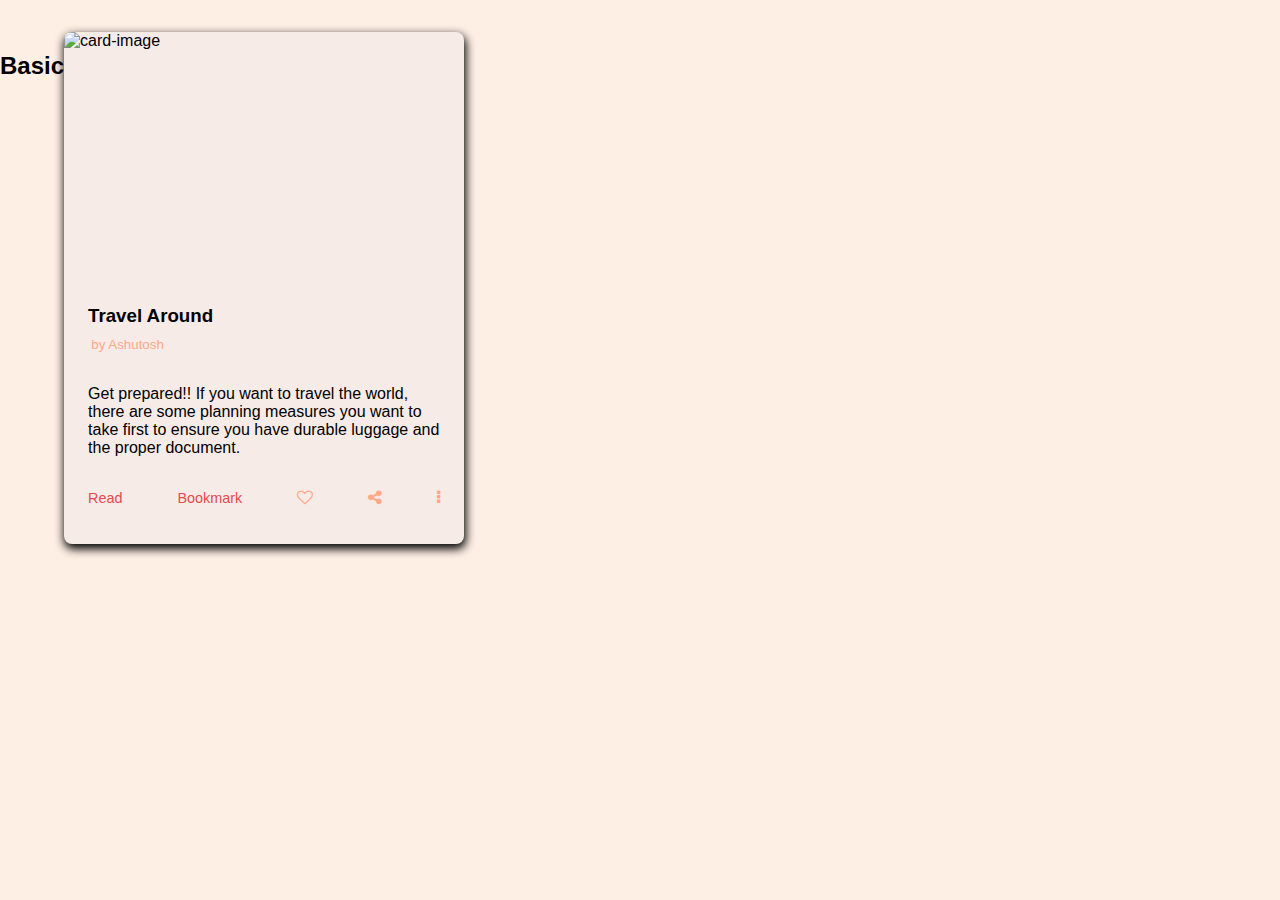
==== index.html @ d56ed3b8 "basic-card" ====
<!DOCTYPE html>
<html lang="en">
<head>
    <meta charset="UTF-8">
    <meta http-equiv="X-UA-Compatible" content="IE=edge">
    <meta name="viewport" content="width=device-width, initial-scale=1.0">
    <title>Assignment</title>
    <link rel="stylesheet" href="styles.css">
    <link
      rel="stylesheet"
      href="https://cdnjs.cloudflare.com/ajax/libs/font-awesome/4.7.0/css/font-awesome.min.css"
    />
</head>
<body>
        <h2>Basic</h2>
        <div class="basic">
          <article class="article-basic">
            <img
              src="https://cdn.pixabay.com/photo/2016/08/11/23/48/mountains-1587287_960_720.jpg"
              alt="card-image"
              class="img-basic"
            />
            <section class="section-basic">
              <header class="header-basic">
                <h3>Travel Around</h3>
                <small>by Ashutosh</small>
                <p>
                    Get prepared!! If you want to travel the world, there are some planning measures you want to take first to ensure you have durable luggage and the proper document.
                </p>
              </header>
              <footer class="footer-basic">
                <button class="btn-read btn-basic">Read</button>
                <button class="btn-bookmark btn-basic">Bookmark</button>
                <button title="Add to favotites" class="btn-like btn-basic"><i class="fa fa-heart-o"></i></button>
                <button title="Share" class="btn-share btn-basic"><i class="fa fa-share-alt"></i></button>
                <button title="More options" class="btn-more btn-basic"><i class="fa fa-ellipsis-v"></i></button>
              </footer>
            </section>
          </article>
            </div>

        </br>
</body>
</html>
---- styles.css ----
@import url('https://fonts.googleapis.com/css2?family=Dongle:wght@400;700&family=Nunito:wght@400;700&display=swap');

:root{
    --back-color: #FEEFE5;
    --secondary-color: #FFA987;
    --primary-color: #F7EBE8;
    --hover-color: #E54B4B;
    --footer-color: #F1D6B8;
}

body {
    margin: 2rem 0rem;
    border: 0;
    font-family: sans-serif;
    display: flex;
    flex-direction: row;
    /* align-items: center; */
    justify-content: flex-start;
    background-color: var(--back-color);
  }
  
  /* Basic */

  .article-basic {
    background-color: var(--primary-color);
    box-shadow: 1px 4px 10px 1px black;
    height: 32rem;
    width: 25rem;
    display: flex;
    flex-direction: column;
    border-radius: 0.5rem;
  }

  .img-basic {
    height: 45%;
    width: 100%;
    border-top-left-radius: 0.5rem;
    border-top-right-radius: 0.5rem;
  }

  .section-basic {
    display: flex;
    flex-direction: column;
    padding: 1rem 1rem;
  }
  .header-basic h3 {
    margin-bottom: 0rem;
    padding: 0.5rem 0.5rem;
  }
  .header-basic small {
    color: var(--secondary-color);
    padding: 0.5rem 0.5rem;
    margin: 0.2rem;
  }
  .header-basic p {
    margin: 1.5rem 0rem 1.5rem 0rem;
    padding: 0.5rem 0.5rem;
  }
  .footer-basic {
    display: flex;
    justify-content: space-between;
    margin-top: 0.5rem;
  }
  .btn-basic {
    background: transparent;
    border-style: none;
    cursor: pointer;
    padding: 0.5rem;
    margin-top: -1rem;
    border-radius: 0.5rem;
  }
  .btn-basic:hover {
    background-color: var(--footer-color);
  }
  .btn-read,
  .btn-bookmark {
    color: var(--hover-color);
    font-size: 0.9rem;
  }
  .btn-like,
  .btn-share,
  .btn-more {
    font-size: 1rem;
    color: var(--secondary-color);
  }
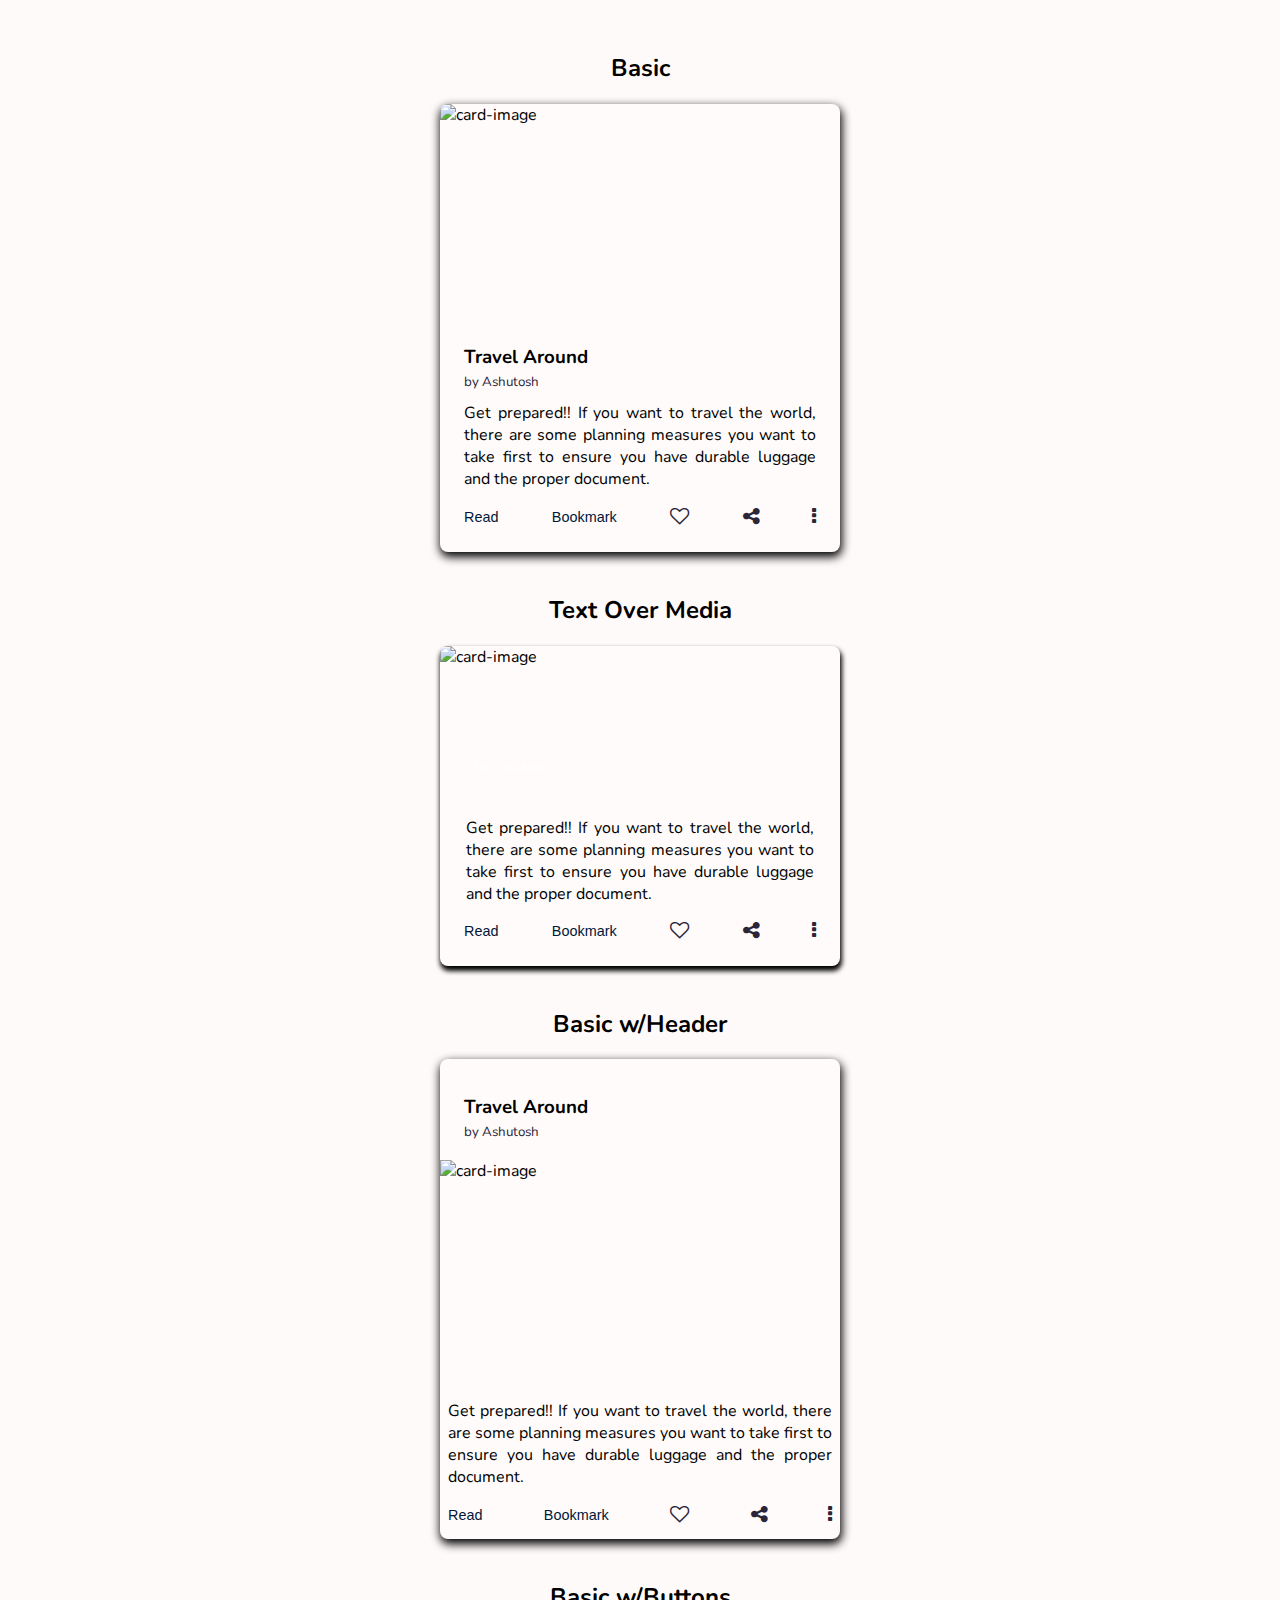
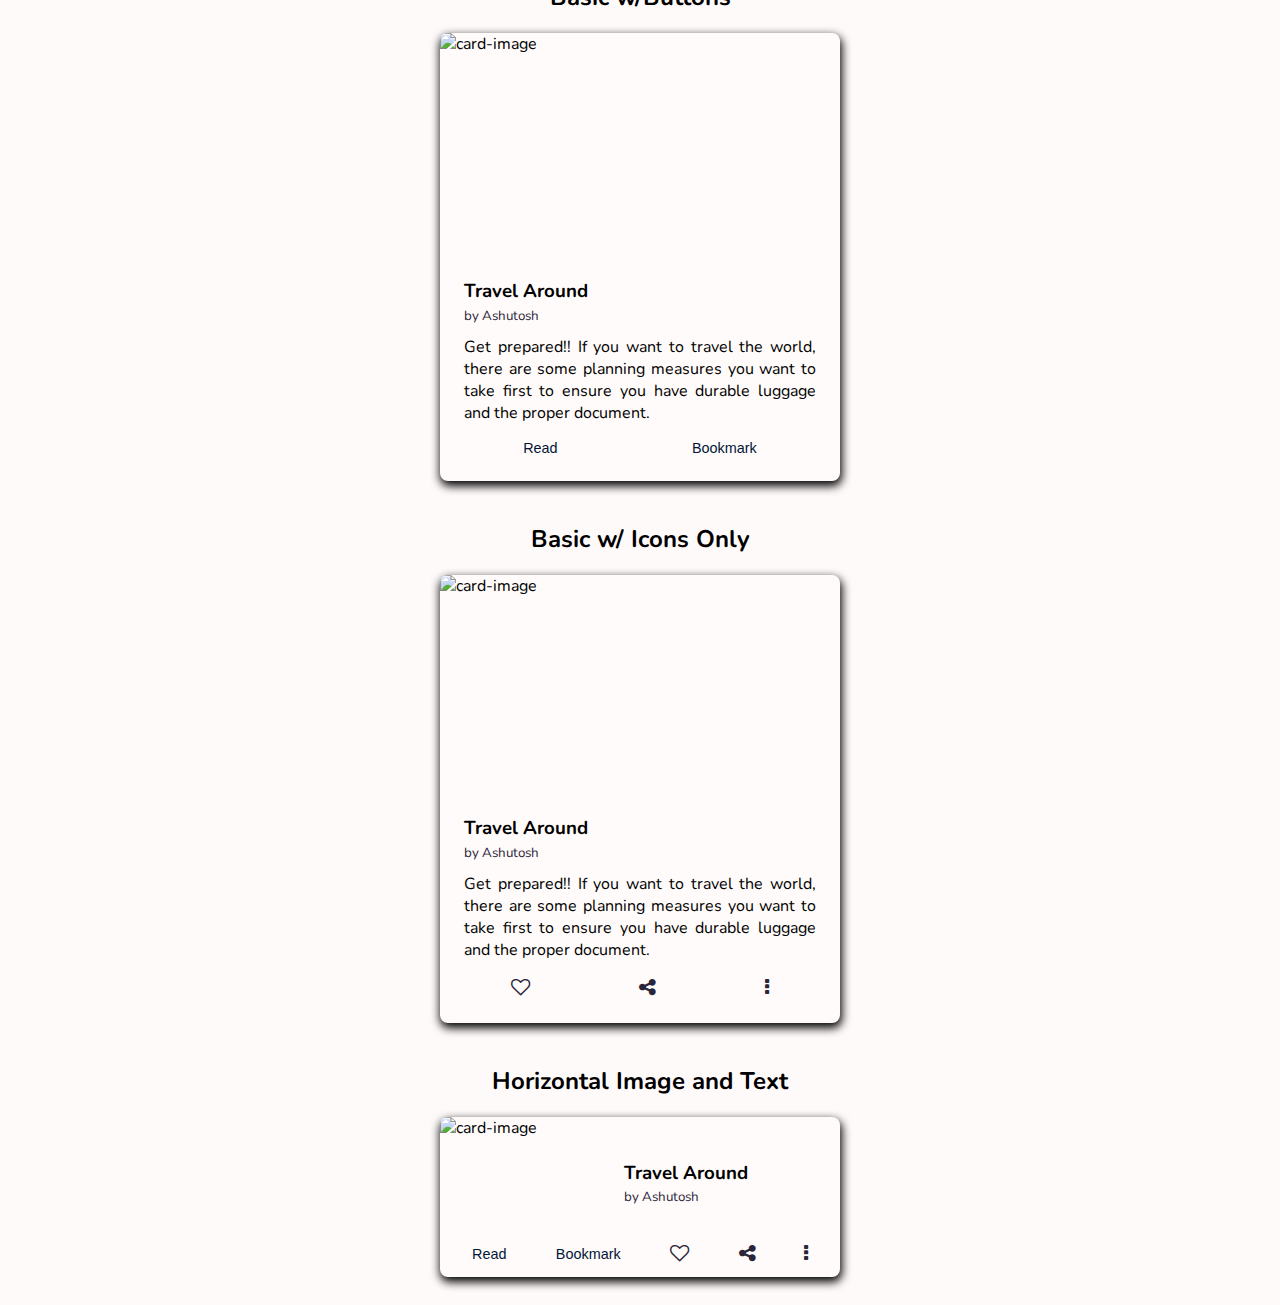
==== commit 2116b0c0: "feat: added variant" ====
--- a/index.html
+++ b/index.html
@@ -16,7 +16,7 @@
         <div class="basic">
           <article class="article-basic">
             <img
-              src="https://cdn.pixabay.com/photo/2016/08/11/23/48/mountains-1587287_960_720.jpg"
+              src="https://cdn.pixabay.com/photo/2016/05/24/16/48/mountains-1412683_960_720.png"
               alt="card-image"
               class="img-basic"
             />
@@ -40,5 +40,151 @@
             </div>
 
         </br>
+
+        <h2>Text Over Media</h2>
+        <div class="text-over-media">
+          <article class="article-tom">
+            <img
+              src="https://cdn.pixabay.com/photo/2016/05/24/16/48/mountains-1412683_960_720.png"
+              alt="card-image"
+              class="img-tom"
+            />
+            <section class="section-tom">
+              <header class="header-tom">
+                <h3>Travel Around</h3>
+                <small class="small-tom">by Ashutosh</small>
+                <p class="text-tom">
+                    Get prepared!! If you want to travel the world, there are some planning measures you want to take first to ensure you have durable luggage and the proper document.
+                </p>
+              </header>
+              <footer class="footer-tom">
+                <button class="btn-read btn-tom">Read</button>
+                <button class="btn-bookmark btn-tom">Bookmark</button>
+                <button title="Add to favotites" class="btn-like btn-tom"><i class="fa fa-heart-o"></i></button>
+                <button title="Share" class="btn-share btn-tom"><i class="fa fa-share-alt"></i></button>
+                <button title="More options" class="btn-more btn-tom"><i class="fa fa-ellipsis-v"></i></button>
+              </footer>
+            </section>
+          </article>
+            </div>
+
+          </br>
+
+          <h2>Basic w/Header</h2>
+          <div class="header">
+            <article class="article-header">
+              <img
+                src="https://cdn.pixabay.com/photo/2016/05/24/16/48/mountains-1412683_960_720.png"
+                alt="card-image"
+                class="img-header"
+              />
+              <section class="section-header">
+                <header class="header-header">
+                  <h3>Travel Around</h3>
+                  <small class="header-small">by Ashutosh</small>
+                </header>
+              </section>
+              <p class="text-header">
+                Get prepared!! If you want to travel the world, there are some planning measures you want to take first to ensure you have durable luggage and the proper document.
+            </p>
+              <footer class="footer-header">
+                <button class="btn-read btn-header">Read</button>
+                <button class="btn-bookmark btn-header">Bookmark</button>
+                <button title="Add to favotites" class="btn-like btn-header"><i class="fa fa-heart-o"></i></button>
+                <button title="Share" class="btn-share btn-header"><i class="fa fa-share-alt"></i></button>
+                <button title="More options" class="btn-more btn-header"><i class="fa fa-ellipsis-v"></i></button>
+              </footer>
+            </article>
+              </div>
+
+            </br>
+
+            <h2>Basic w/Buttons</h2>
+        <div class="buttons">
+          <article class="article-wbuttons">
+            <img
+              src="https://cdn.pixabay.com/photo/2016/05/24/16/48/mountains-1412683_960_720.png"
+              alt="card-image"
+              class="img-wbuttons"
+            />
+            <section class="section-wbuttons">
+              <header class="header-wbuttons">
+                <h3>Travel Around</h3>
+                <small>by Ashutosh</small>
+                <p>
+                    Get prepared!! If you want to travel the world, there are some planning measures you want to take first to ensure you have durable luggage and the proper document.
+                </p>
+              </header>
+              <footer class="footer-wbuttons">
+                <button class="btn-read btn-wbuttons">
+                  Read
+                </button>
+                <button class="btn-bookmark btn-wbuttons">
+                  Bookmark
+                </button>
+                <button title="Add to favotites" class="btn-wolike btn-wbuttons"><i class="fa fa-heart-o"></i></button>
+                <button title="Share" class="btn-woshare btn-wbuttons"><i class="fa fa-share-alt"></i></button>
+                <button title="More options" class="btn-womore btn-wbuttons"><i class="fa fa-ellipsis-v"></i></button>
+              </footer>
+            </section>
+          </article>
+            </div>
+
+            </br>
+
+            <h2>Basic w/ Icons Only</h2>
+        <div class="Icons">
+          <article class="article-icons">
+            <img
+              src="https://cdn.pixabay.com/photo/2016/05/24/16/48/mountains-1412683_960_720.png"
+              alt="card-image"
+              class="img-icons"
+            />
+            <section class="section-icons">
+              <header class="header-icons">
+                <h3>Travel Around</h3>
+                <small>by Ashutosh</small>
+                <p>
+                    Get prepared!! If you want to travel the world, there are some planning measures you want to take first to ensure you have durable luggage and the proper document.
+                </p>
+              </header>
+              <footer class="footer-icons">
+                <button class="btn-woread btn-icons">Read</button>
+                <button class="btn-wobookmark btn-icons">Bookmark</button>
+                <button title="Add to favotites" class="btn-wlike btn-icons"><i class="fa fa-heart-o"></i></button>
+                <button title="Share" class="btn-wshare btn-icons"><i class="fa fa-share-alt"></i></button>
+                <button title="More options" class="btn-wmore btn-icons"><i class="fa fa-ellipsis-v"></i></button>
+              </footer>
+            </section>
+          </article>
+            </div>
+
+          </br>
+
+          <h2>Horizontal Image and Text</h2>
+          <div class="hit">
+            <article class="article-hit">
+              <img
+                src="https://cdn.pixabay.com/photo/2016/05/24/16/48/mountains-1412683_960_720.png"
+                alt="card-image"
+                class="img-hit"
+              />
+              <section class="section-hit">
+                <header class="header-hit">
+                  <h3>Travel Around</h3>
+                  <small class="small-hit">by Ashutosh</small>
+                </header>
+              </section>
+              
+            </article>
+            <footer class="footer-hit">
+              <button class="btn-read btn-hit">Read</button>
+              <button class="btn-bookmark btn-hit">Bookmark</button>
+              <button title="Add to favotites" class="btn-like btn-hit"><i class="fa fa-heart-o"></i></button>
+              <button title="Share" class="btn-share btn-hit"><i class="fa fa-share-alt"></i></button>
+              <button title="More options" class="btn-more btn-hit"><i class="fa fa-ellipsis-v"></i></button>
+            </footer>
+              </div>
+
 </body>
 </html>--- a/styles.css
+++ b/styles.css
@@ -1,20 +1,22 @@
 @import url('https://fonts.googleapis.com/css2?family=Dongle:wght@400;700&family=Nunito:wght@400;700&display=swap');
 
 :root{
-    --back-color: #FEEFE5;
-    --secondary-color: #FFA987;
-    --primary-color: #F7EBE8;
-    --hover-color: #E54B4B;
-    --footer-color: #F1D6B8;
+    --back-color: snow;
+    --primary-color: #FFFBFA;
+    --secondary-color: #2B2539;
+    --tertiary-color: #011638;
+    --hover-color: #f4def5;
 }
+
 
 body {
     margin: 2rem 0rem;
     border: 0;
-    font-family: sans-serif;
-    display: flex;
-    flex-direction: row;
-    /* align-items: center; */
+    font-family: 'Dongle', sans-serif;
+font-family: 'Nunito', sans-serif;
+    display: flex;
+    flex-direction: column;
+    align-items: center;
     justify-content: flex-start;
     background-color: var(--back-color);
   }
@@ -24,7 +26,7 @@
   .article-basic {
     background-color: var(--primary-color);
     box-shadow: 1px 4px 10px 1px black;
-    height: 32rem;
+    height: 28rem;
     width: 25rem;
     display: flex;
     flex-direction: column;
@@ -50,17 +52,19 @@
   .header-basic small {
     color: var(--secondary-color);
     padding: 0.5rem 0.5rem;
-    margin: 0.2rem;
+    position: absolute;
+    margin: -0.8rem 0rem 0rem 0rem;
   }
   .header-basic p {
-    margin: 1.5rem 0rem 1.5rem 0rem;
-    padding: 0.5rem 0.5rem;
+    margin: 1rem 0rem 1rem 0rem;
+    padding: 0.5rem 0.5rem;
+    text-align: justify;
   }
   .footer-basic {
     display: flex;
     justify-content: space-between;
-    margin-top: 0.5rem;
-  }
+    }
+
   .btn-basic {
     background: transparent;
     border-style: none;
@@ -70,16 +74,361 @@
     border-radius: 0.5rem;
   }
   .btn-basic:hover {
-    background-color: var(--footer-color);
+    background-color: var(--hover-color);
   }
   .btn-read,
   .btn-bookmark {
-    color: var(--hover-color);
+    color: var(--tertiary-color);
     font-size: 0.9rem;
   }
   .btn-like,
   .btn-share,
   .btn-more {
-    font-size: 1rem;
+    font-size: 1.2rem;
     color: var(--secondary-color);
   }
+
+  /* Text Over Media */
+
+  .text-over-media {
+    height: 20rem;
+    width: 25rem;
+  }
+
+  .article-tom {
+    background-color: var(--primary-color);
+    box-shadow: 1px 4px 5px 1px black;
+    height: 20rem;
+    width: 25rem;
+    display: flex;
+    flex-direction: column;
+    border-radius: 0.5rem;
+  }
+
+  .img-tom {
+    height: 50%;
+    width: 100%;
+    border-top-left-radius: 0.5rem;
+    border-top-right-radius: 0.5rem;
+  }
+
+  .section-tom {
+    display: flex;
+    flex-direction: column;
+    padding: 1rem 1rem;
+  }
+
+  .header-tom h3 {
+    margin: -5.8rem 0rem 0rem 0rem;
+    padding: 0.5rem 0.5rem;
+    color: var(--primary-color);
+    position: absolute;
+    padding: 0.5rem;
+  }
+
+  .small-tom {
+    color: var(--primary-color);
+    color: white;
+    justify-content: space-between;
+    position: absolute;
+    margin: -3.5rem 0rem 0rem 0.8rem;
+  }
+
+  .header-tom, .text-tom {
+    margin: -0.1rem 0rem 0.5rem 0rem;
+    padding: 0.3rem 0.3rem;
+    text-align: justify;
+    color: black;
+  }
+
+  .footer-tom {
+    display: flex;
+    justify-content: space-between;
+    margin-top: -0.2rem;
+  }
+
+  .btn-tom {
+    background: transparent;
+    border-style: none;
+    cursor: pointer;
+    border-radius: 0.5rem;
+  }
+
+  .btn-tom {
+      background: transparent;
+      border-style: none;
+      cursor: pointer;
+      padding: 0.5rem;
+      border-radius: 0.5rem;
+      margin-top: -1rem;
+  }
+
+  .btn-tom:hover {
+    background-color: var(--hover-color);
+  }
+
+    /* Basic w/ Header */
+
+    .article-header {
+      background-color: var(--primary-color);
+      box-shadow: 1px 4px 10px 1px black;
+      height: 30rem;
+      width: 25rem;
+      display: flex;
+      flex-direction: column;
+      border-radius: 0.5rem;
+      flex-direction: column;
+    }
+  
+    .section-header {
+      display: flex;
+      flex-direction: column;
+      padding: 1rem 1rem;
+      margin-top: -0.5rem;
+    }
+
+    .header-header h3 {
+      margin-bottom: 0rem;
+      padding: 0.5rem 0.5rem;
+    }
+
+    .header-small {
+      color: var(--secondary-color);
+      padding: 0.5rem 0.5rem;
+      position: absolute;
+      margin: -0.8rem 0rem 0rem 0rem;
+    }
+
+    .img-header {
+      height: 45%;
+      width: 100%;
+      padding-top: 1rem;
+      order: 1;
+    }
+
+    .text-header {
+      margin: 1rem 0rem 1rem 0rem;
+      padding: 0.5rem 0.5rem;
+      text-align: justify;
+      order: 3;
+    }
+
+    .footer-header {
+      display: flex;
+      justify-content: space-between;
+      order: 4;
+      }
+  
+      .btn-header {
+        background: transparent;
+        border-style: none;
+        cursor: pointer;
+        padding: 0.5rem;
+        margin-top: -1rem;
+        border-radius: 0.5rem;
+      }
+  
+    .btn-header:hover {
+      background-color: var(--hover-color);
+    }
+
+    /* Basic w/ Buttons */
+
+    .article-wbuttons {
+      background-color: var(--primary-color);
+      box-shadow: 1px 4px 10px 1px black;
+      height: 28rem;
+      width: 25rem;
+      display: flex;
+      flex-direction: column;
+      border-radius: 0.5rem;
+    }
+  
+    .img-wbuttons {
+      height: 45%;
+      width: 100%;
+      border-top-left-radius: 0.5rem;
+      border-top-right-radius: 0.5rem;
+    }
+  
+    .section-wbuttons {
+      display: flex;
+      flex-direction: column;
+      padding: 1rem 1rem;
+    }
+    .header-wbuttons h3 {
+      margin-bottom: 0rem;
+      padding: 0.5rem 0.5rem;
+    }
+    .header-wbuttons small {
+      color: var(--secondary-color);
+      padding: 0.5rem 0.5rem;
+      position: absolute;
+      margin: -0.8rem 0rem 0rem 0rem;
+    }
+    .header-wbuttons p {
+      margin: 1rem 0rem 1rem 0rem;
+      padding: 0.5rem 0.5rem;
+      text-align: justify;
+    }
+    .footer-wbuttons {
+      display: flex;
+      justify-content: space-around;
+      }
+  
+    .btn-wbuttons {
+      background: transparent;
+      border-style: none;
+      cursor: pointer;
+      padding: 0.5rem;
+      margin-top: -1rem;
+      border-radius: 0.5rem;
+    }
+    .btn-wbuttons:hover {
+      background-color: var(--hover-color);
+    }
+    .btn-read,
+    .btn-bookmark {
+      color: var(--tertiary-color);
+      font-size: 0.9rem;
+    }
+    .btn-wolike,
+    .btn-woshare,
+    .btn-womore {
+      font-size: 1rem;
+      color: var(--secondary-color);
+      display: none;
+    }
+
+      /* Basic w/ Icons Only */
+
+      .article-icons {
+        background-color: var(--primary-color);
+        box-shadow: 1px 4px 10px 1px black;
+        height: 28rem;
+        width: 25rem;
+        display: flex;
+        flex-direction: column;
+        border-radius: 0.5rem;
+      }
+    
+      .img-icons {
+        height: 45%;
+        width: 100%;
+        border-top-left-radius: 0.5rem;
+        border-top-right-radius: 0.5rem;
+      }
+    
+      .section-icons {
+        display: flex;
+        flex-direction: column;
+        padding: 1rem 1rem;
+      }
+      .header-icons h3 {
+        margin-bottom: 0rem;
+        padding: 0.5rem 0.5rem;
+      }
+      .header-icons small {
+        color: var(--secondary-color);
+        padding: 0.5rem 0.5rem;
+        position: absolute;
+        margin: -0.8rem 0rem 0rem 0rem;
+      }
+      .header-icons p {
+        margin: 1rem 0rem 1rem 0rem;
+        padding: 0.5rem 0.5rem;
+        text-align: justify;
+      }
+      .footer-icons {
+        display: flex;
+        justify-content: space-around;
+        }
+    
+      .btn-icons {
+        background: transparent;
+        border-style: none;
+        cursor: pointer;
+        padding: 0.5rem;
+        margin-top: -1rem;
+        border-radius: 0.5rem;
+      }
+      .btn-icons:hover {
+        background-color: var(--hover-color);
+      }
+      .btn-woread,
+      .btn-wobookmark {
+        color: var(--tertiary-color);
+        font-size: 0.9rem;
+        display: none;
+      }
+      .btn-wlike,
+      .btn-wshare,
+      .btn-wmore {
+        font-size: 1.2rem;
+        color: var(--secondary-color);
+        /* padding: 0.6rem 1.6rem 2rem; */
+      }
+
+       /* Horizontal Image and Text */
+
+  .article-hit {
+    background-color: var(--primary-color);
+    box-shadow: 1px 4px 10px 1px black;
+    height: 10rem;
+    width: 25rem;
+    display: flex;
+    flex-direction: row;
+    border-radius: 0.5rem;
+  }
+
+  .img-hit {
+    height: 70%;
+    width: 40%;
+    border-top-left-radius: 0.5rem;
+  }
+
+  .section-hit {
+    display: flex;
+    padding: 1rem 1rem;
+  }
+  .header-hit h3 {
+    /* margin-top: 1rem; */
+    padding: 0.5rem 0.5rem;
+  }
+  .small-hit {
+    color: var(--secondary-color);
+    padding: 0.5rem 0.5rem;
+    position: absolute;
+    margin: -2rem 0rem 0rem 0rem;
+  }
+  .footer-hit {
+    display: flex;
+    flex-direction: row;
+    justify-content: space-between;
+    margin: -1.6rem 1.5rem 0rem 1.5rem;
+    }
+
+  .btn-hit {
+    background: transparent;
+    border-style: none;
+    cursor: pointer;
+    padding: 0.5rem;
+    margin-top: -1rem;
+    border-radius: 0.5rem;
+  }
+  .btn-hit:hover {
+    background-color: var(--hover-color);
+  }
+  .btn-read,
+  .btn-bookmark {
+    color: var(--tertiary-color);
+    font-size: 0.9rem;
+  }
+  .btn-like,
+  .btn-share,
+  .btn-more {
+    font-size: 1.2rem;
+    color: var(--secondary-color);
+  }
+
+  